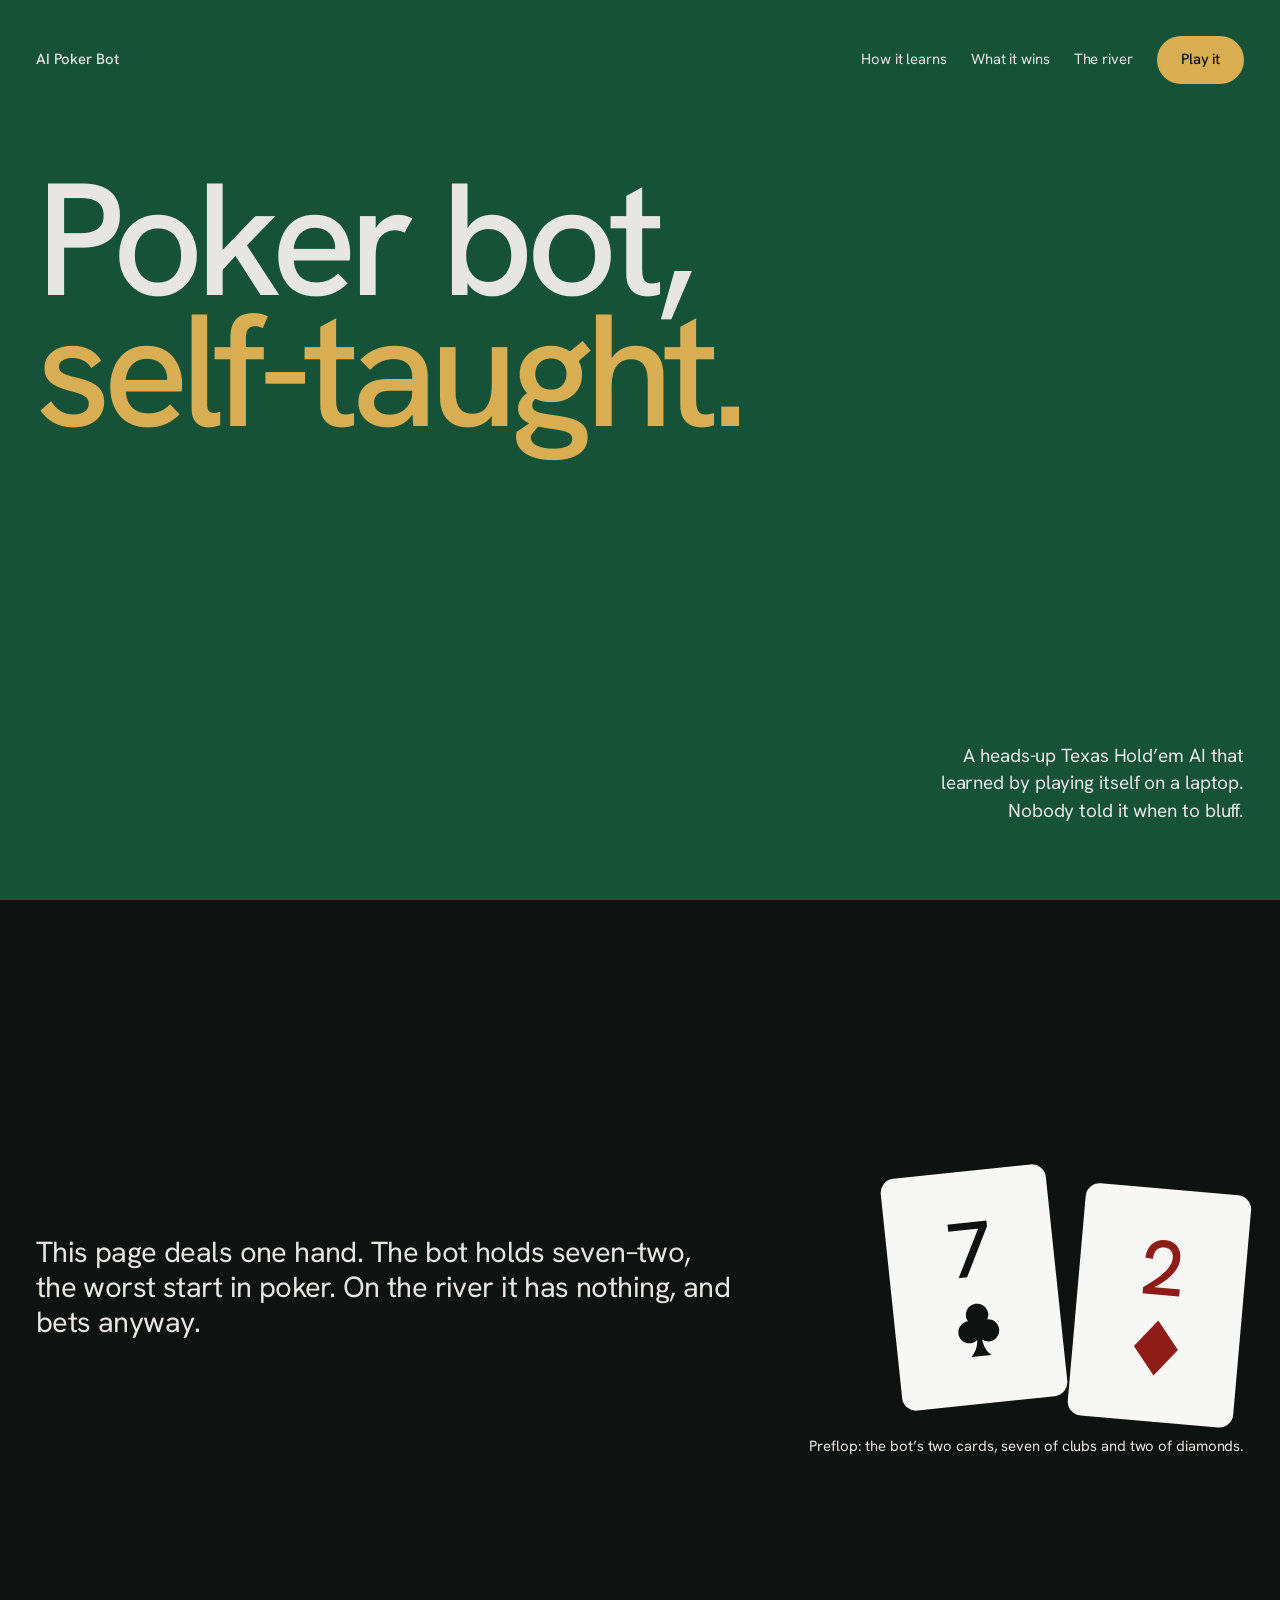
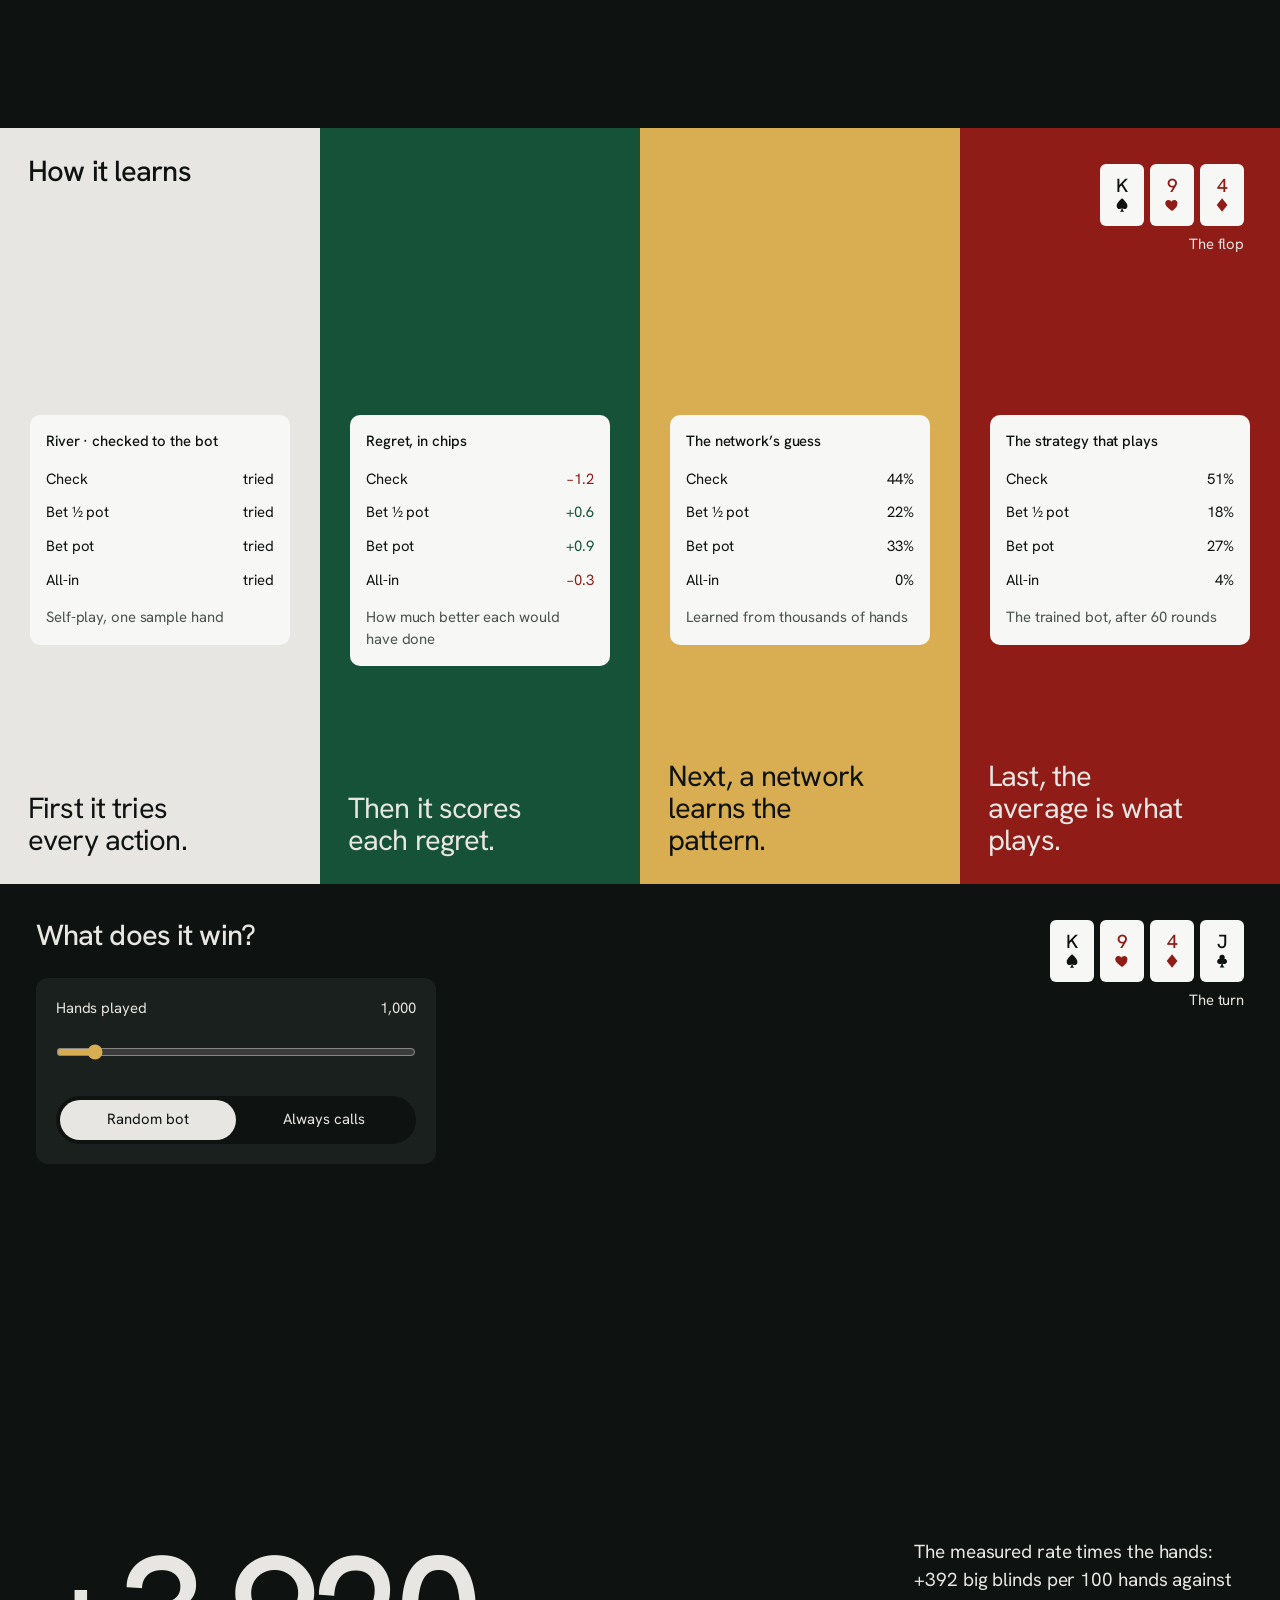
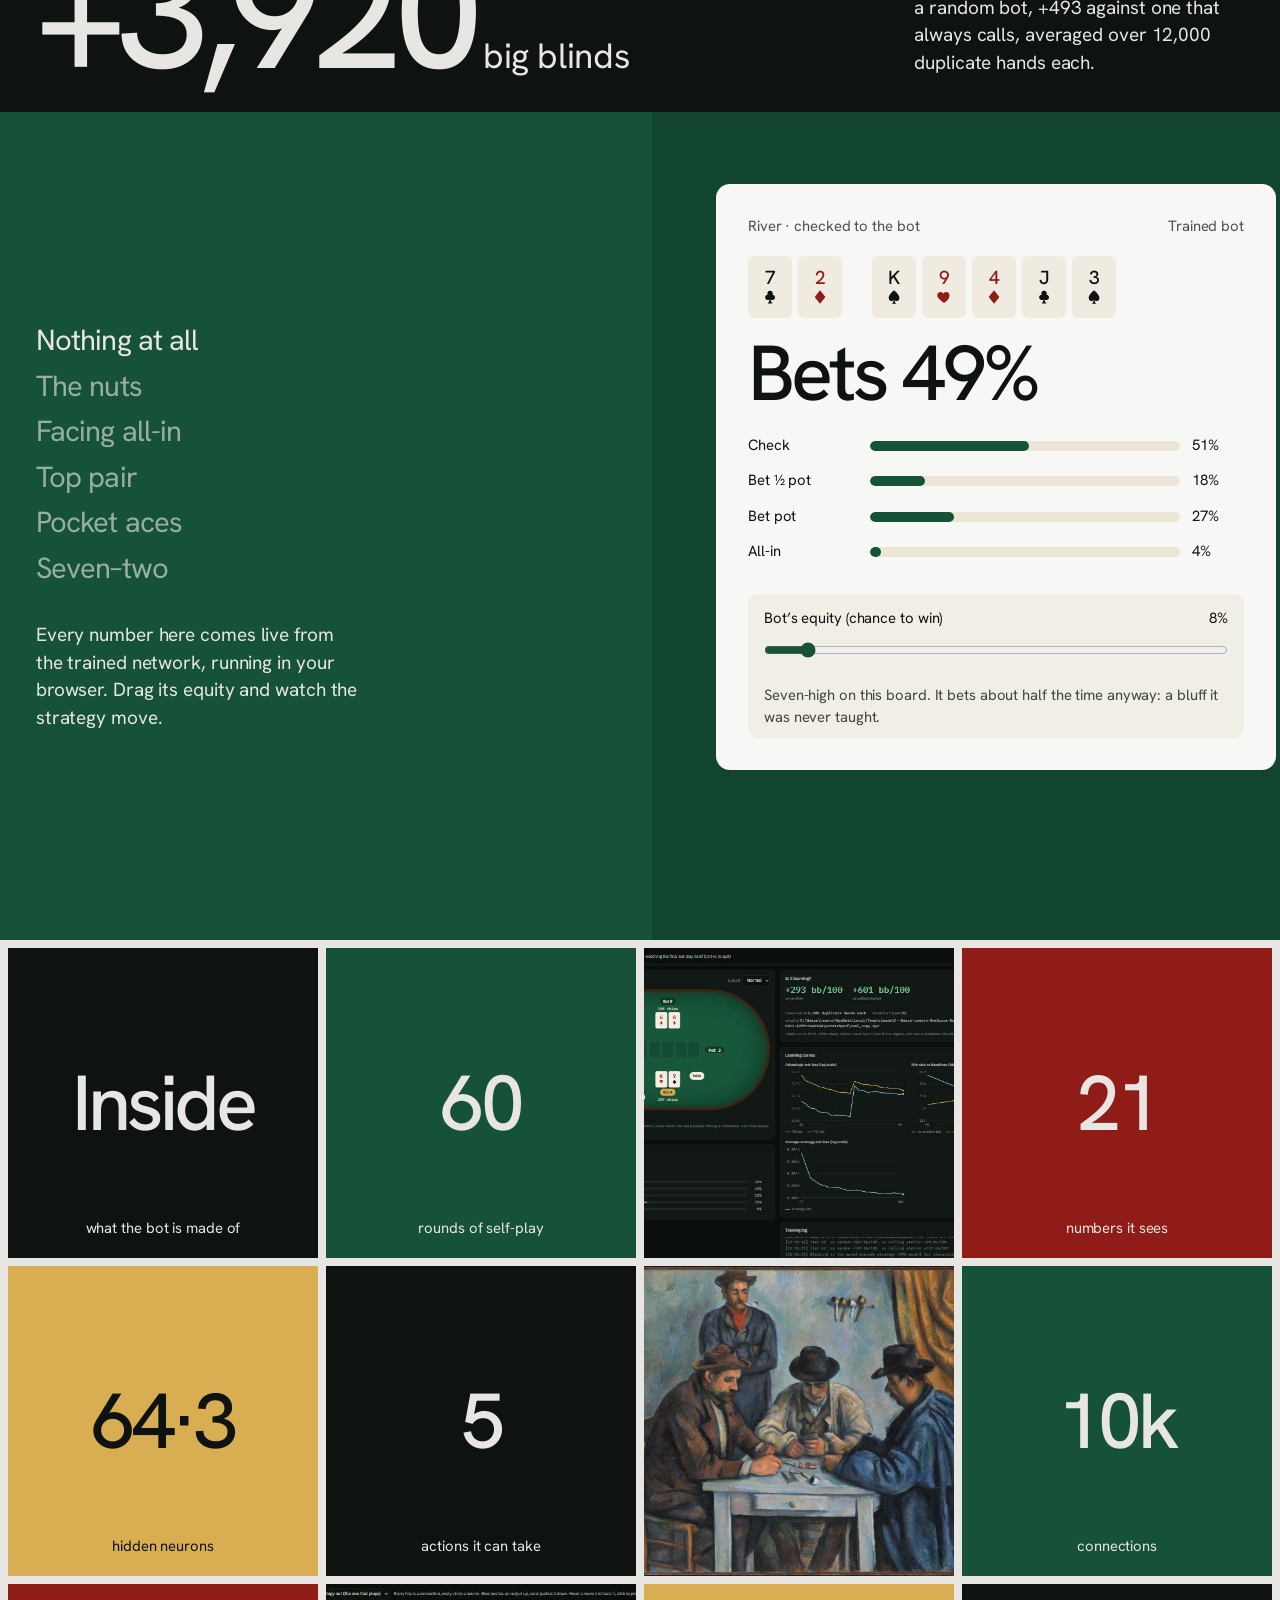
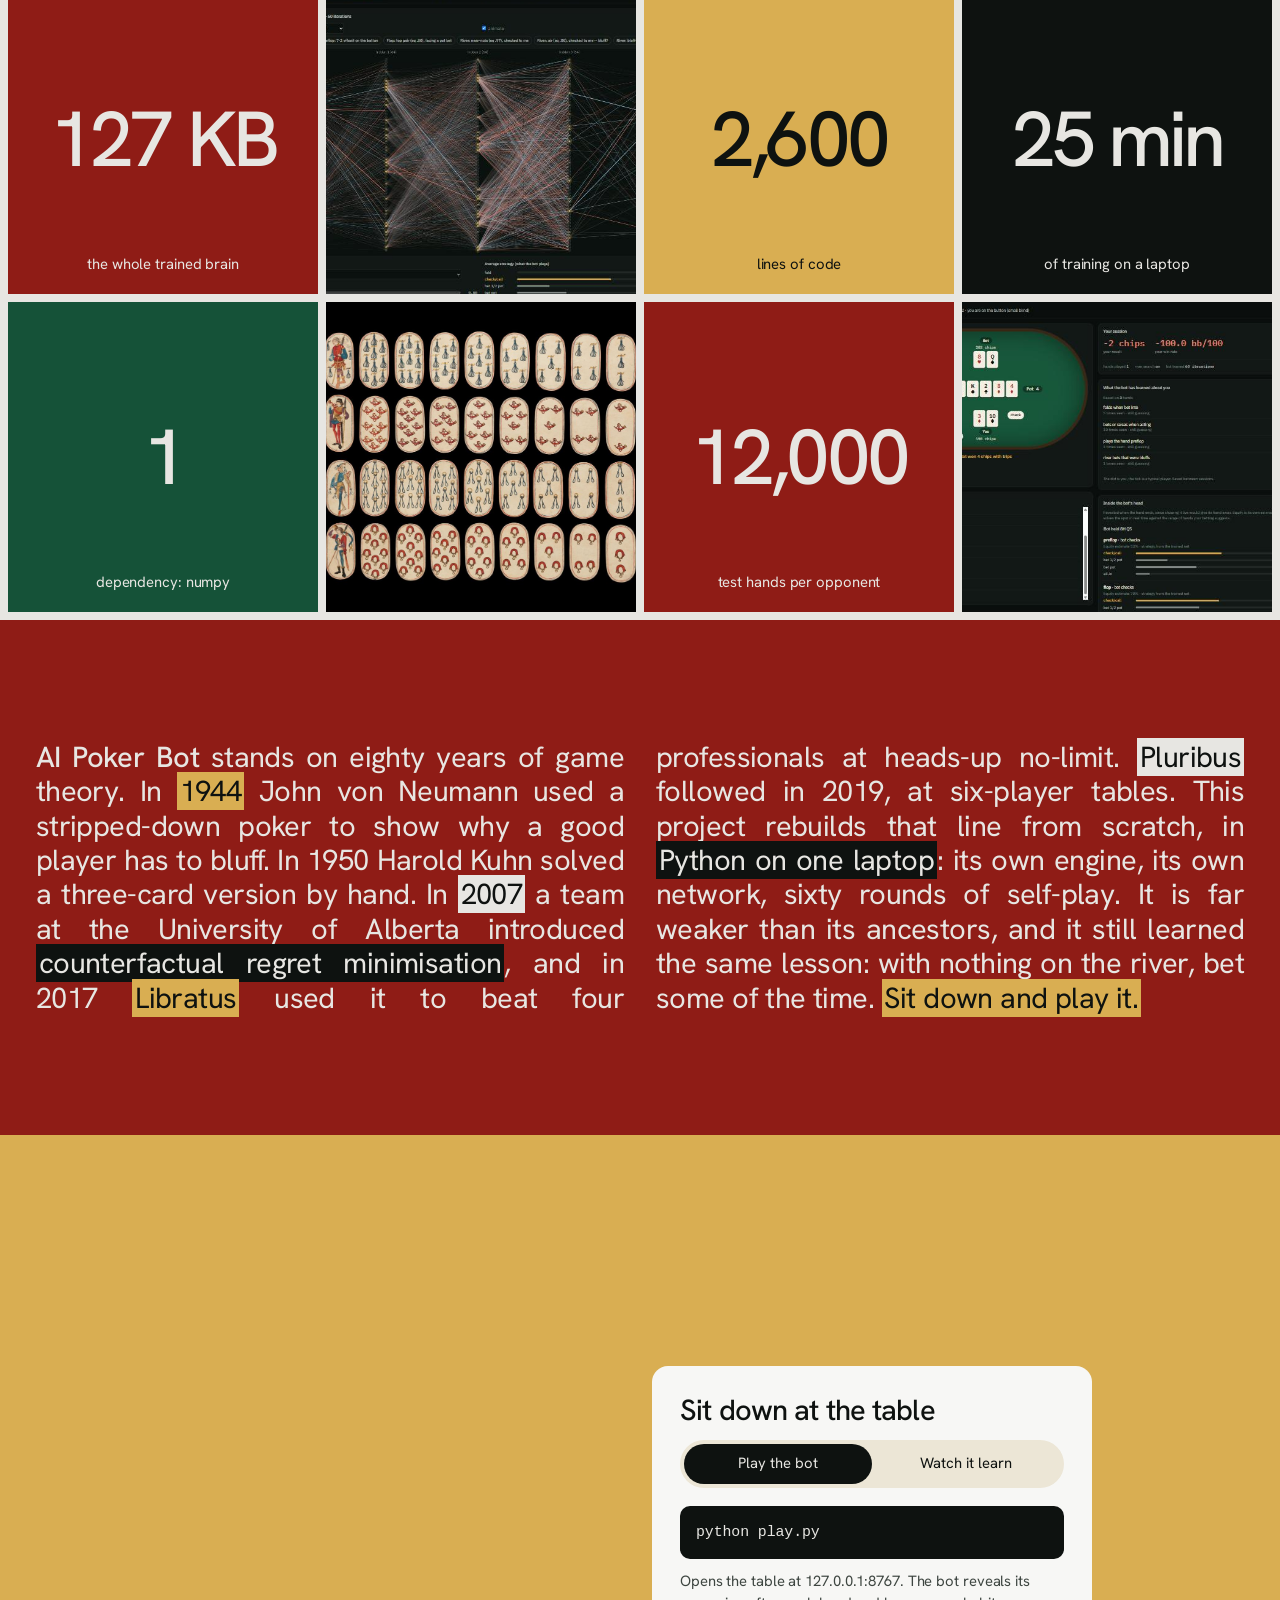
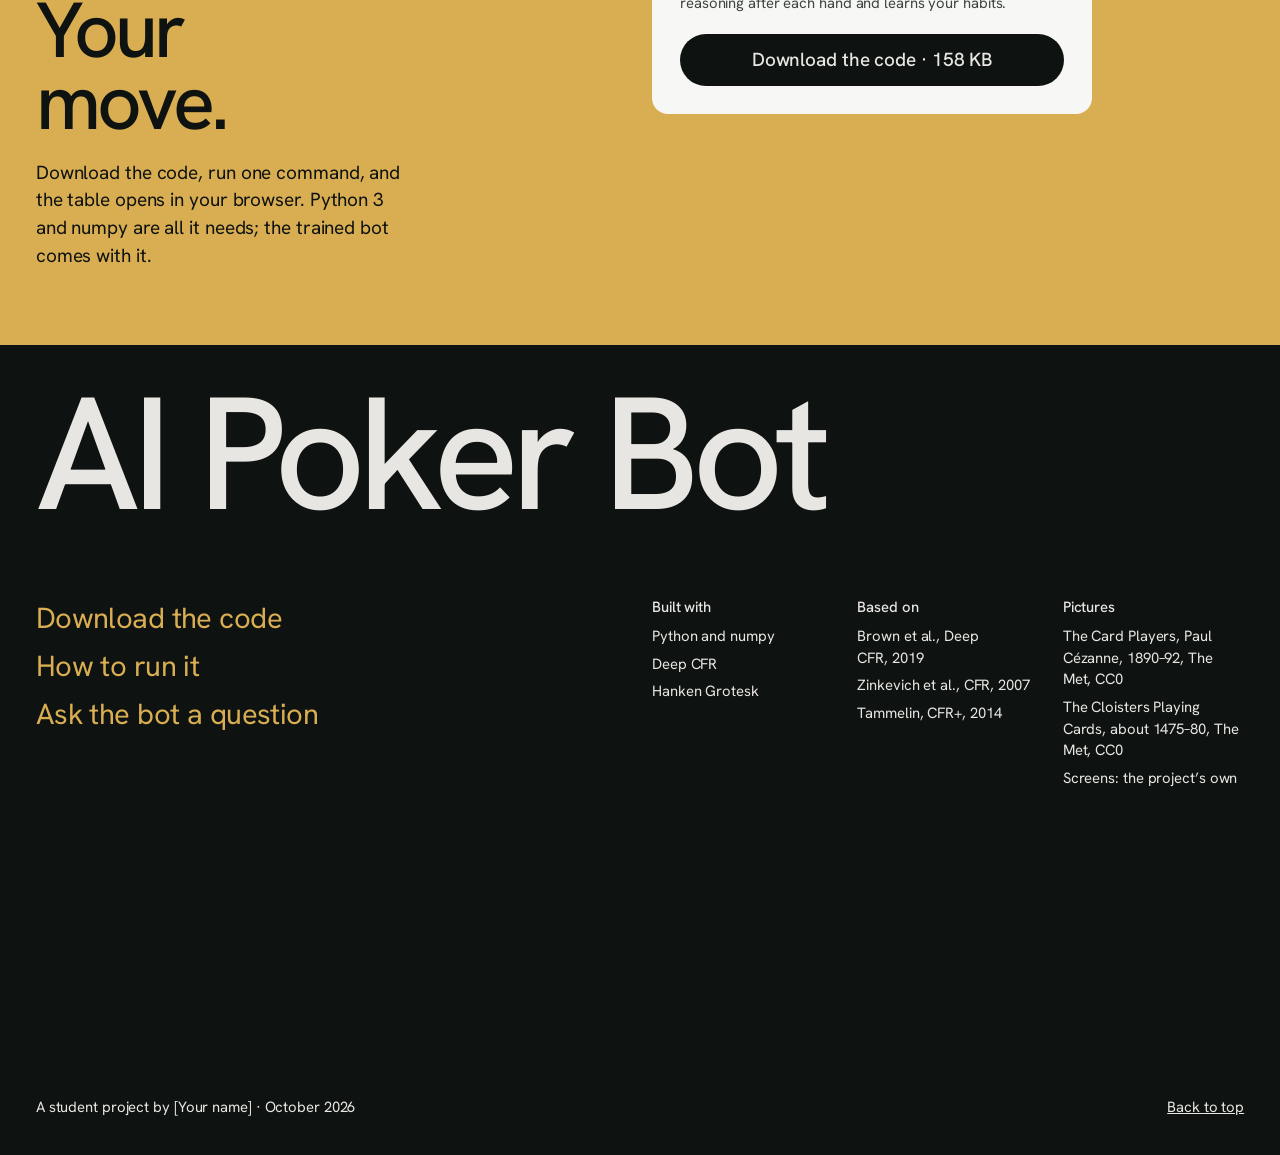
==== showcase/index.html @ b2a0ade1 "AI Poker Bot: heads-up no-limit Hold'em learned from self-play Deep CFR poker bot built from scratch" ====
<!doctype html>
<html lang="en">
<head>
<meta charset="utf-8">
<meta name="viewport" content="width=device-width, initial-scale=1">
<title>AI Poker Bot · a self-taught Texas Hold’em player</title>
<meta name="description" content="A heads-up no-limit Texas Hold’em AI that learned by playing itself on a laptop, with Deep CFR. It taught itself to bluff.">
<link rel="preconnect" href="https://fonts.googleapis.com">
<link rel="preconnect" href="https://fonts.gstatic.com" crossorigin>
<link href="https://fonts.googleapis.com/css2?family=Hanken+Grotesk:wght@400;500&display=swap" rel="stylesheet">
<style>
:root {
  --felt: #155238;
  --felt-stage: #11452F;
  --black: #0E1210;
  --ivory: #E7E6E2;
  --red: #8F1C16;
  --brass: #D9AE52;
  --paper: #F7F7F5;
  --step-small: clamp(0.875rem, 0.85rem + 0.1vw, 0.9375rem);
  --step-body: clamp(1.0625rem, 1rem + 0.25vw, 1.1875rem);
  --step-lead: clamp(1.375rem, 1.1rem + 0.9vw, 2.125rem);
  --step-head: clamp(2.5rem, 1.2rem + 4.6vw, 5.5rem);
  --step-display: clamp(3.5rem, 12.5vw, 13rem);
  --m: clamp(16px, 2.8vw, 40px);
  --ease-out: cubic-bezier(0.23, 1, 0.32, 1);
}
* { box-sizing: border-box; margin: 0; }
html { -webkit-font-smoothing: antialiased; scroll-behavior: smooth; }
body { font-family: "Hanken Grotesk", system-ui, sans-serif; font-size: var(--step-body); line-height: 1.45; letter-spacing: -0.005em; background: var(--black); color: var(--ivory); }
a { color: inherit; }
img { display: block; max-width: 100%; }
button, input { font: inherit; color: inherit; }
:focus-visible { outline: 3px solid var(--brass); outline-offset: 3px; }
.num { font-variant-numeric: tabular-nums; }
.field { position: relative; min-height: 92svh; padding: var(--m); overflow: hidden; }
.f-felt { background: var(--felt); color: var(--ivory); }
.f-black { background: var(--black); color: var(--ivory); }
.f-ivory { background: var(--ivory); color: var(--black); }
.f-red { background: var(--red); color: var(--ivory); }
.f-brass { background: var(--brass); color: var(--black); }
h1, h2, h3 { font-weight: 500; letter-spacing: -0.05em; line-height: 0.9; text-wrap: balance; }
p { text-wrap: pretty; }

.btn { display: inline-flex; align-items: center; justify-content: center; min-height: 48px; padding: 0 24px; border: 0; border-radius: 999px;
  background: var(--brass); color: var(--black); font-weight: 500; text-decoration: none; cursor: pointer;
  transition: transform 160ms var(--ease-out), background-color 160ms var(--ease-out); }
.btn:hover { background: #E7C06A; }
.btn:active { transform: scale(0.97); }
.btn.dark { background: var(--black); color: var(--ivory); }
.btn.dark:hover { background: #26302B; }

.pc { width: 44px; height: 62px; border-radius: 6px; background: var(--paper); color: var(--black); display: inline-flex; flex-direction: column;
  align-items: center; justify-content: center; gap: 2px; line-height: 1; font-weight: 500; font-size: var(--step-body); }
.pc .s { width: 0.85em; height: 0.85em; fill: currentColor; }
.pc.red { color: var(--red); }
.pc.big { width: clamp(120px, 13vw, 190px); height: clamp(168px, 18.2vw, 266px); border-radius: 14px; font-size: var(--step-head); gap: 8px; }
.board { position: absolute; top: var(--m); right: var(--m); display: flex; flex-direction: column; align-items: flex-end; gap: 8px; z-index: 1; }
.board .cards { display: flex; gap: 6px; }
.board p { font-size: var(--step-small); }

/* hero */
.hero { min-height: 100svh; display: grid; grid-template-rows: auto 1fr auto; }
.nav { display: flex; align-items: center; justify-content: space-between; gap: 24px; font-size: var(--step-small); }
.nav .links { display: flex; align-items: center; gap: 24px; }
.nav .links a { text-decoration: none; }
.nav .links a:not(.btn):hover { text-decoration: underline; text-underline-offset: 4px; }
.hero h1 { font-size: var(--step-display); line-height: 0.82; letter-spacing: -0.05em; margin-top: 10svh; }
.lines .line { display: block; overflow: hidden; padding-bottom: 0.2em; margin-bottom: -0.2em; }
.lines [data-line] { display: block; }
.hero .l2 { color: var(--brass); }
.hero .support { justify-self: end; max-width: 30ch; font-size: var(--step-body); text-align: right; margin-bottom: 40px; }

/* preflop */
.preflop { display: grid; grid-template-columns: repeat(12, 1fr); column-gap: 24px; align-items: center; align-content: center; }
.preflop .statement { grid-column: 1 / span 7; font-size: var(--step-lead); line-height: 1.2; letter-spacing: -0.02em; }
.preflop .hand { grid-column: 8 / span 5; display: flex; gap: 20px; justify-content: flex-end; }
.preflop .hand .pc:nth-child(1) { transform: rotate(-6deg); }
.preflop .hand .pc:nth-child(2) { transform: rotate(5deg) translateY(18px); }
.preflop .caption { grid-column: 8 / span 5; text-align: right; font-size: var(--step-small); margin-top: 32px; }

/* flop: how it learns */
.strip { display: grid; grid-template-columns: repeat(4, 1fr); }
.strip .col { position: relative; min-height: 84svh; padding: 28px; display: flex; flex-direction: column; }
.strip h2 { font-size: var(--step-lead); letter-spacing: -0.03em; line-height: 1.05; }
.strip .card-wrap { position: absolute; top: 38%; left: 50%; transform: translateX(-50%); transition: transform 150ms var(--ease-out); }
.strip .col:hover .card-wrap { transform: translateX(-50%) translateY(-6px); }
.strip .clause { margin-top: auto; font-size: var(--step-lead); line-height: 1.1; letter-spacing: -0.03em; max-width: 13ch; }
.dcard { width: 260px; background: var(--paper); color: var(--black); border-radius: 10px; padding: 16px; font-size: var(--step-small); }
.dcard .t { font-weight: 500; margin-bottom: 10px; }
.dcard .row { display: flex; justify-content: space-between; padding: 6px 0; font-variant-numeric: tabular-nums; }
.dcard .sub { margin-top: 10px; color: #4A524D; }
.pos { color: #155238; } .neg { color: var(--red); }

/* turn: what it wins */
.wins { display: flex; flex-direction: column; justify-content: space-between; min-height: 92svh; }
.wins h2 { font-size: var(--step-lead); letter-spacing: -0.03em; line-height: 1.05; }
.control { width: min(400px, 100%); margin-top: 28px; background: #1A201D; border-radius: 12px; padding: 20px; }
.control label { display: flex; justify-content: space-between; font-size: var(--step-small); margin-bottom: 10px; }
.control input[type=range] { width: 100%; accent-color: var(--brass); height: 44px; }
.seg { display: flex; background: #0E1210; border-radius: 999px; padding: 4px; margin-top: 14px; }
.seg button { flex: 1; min-height: 40px; border: 0; border-radius: 999px; background: transparent; cursor: pointer; font-size: var(--step-small); transition: background-color 160ms var(--ease-out); }
.seg button[aria-pressed=true] { background: var(--ivory); color: var(--black); }
.wins .bottom { display: flex; justify-content: space-between; align-items: flex-end; gap: 32px; flex-wrap: wrap; }
.figure { font-size: var(--step-display); line-height: 0.8; letter-spacing: -0.05em; font-weight: 500; font-variant-numeric: tabular-nums; }
.figure small { font-size: 0.22em; letter-spacing: -0.01em; margin-left: 0.2em; font-weight: 400; }
.wins .how { max-width: 30ch; }

/* river */
.river { display: grid; grid-template-columns: repeat(12, 1fr); column-gap: 24px; padding: 0; min-height: 92svh; }
.river .names { grid-column: 1 / span 5; padding: calc(var(--m) * 2) var(--m); display: flex; flex-direction: column; justify-content: center; gap: 4px; }
.river .names button { text-align: left; background: none; border: 0; cursor: pointer; font-size: var(--step-lead); line-height: 1.15; letter-spacing: -0.03em;
  color: rgba(231, 230, 226, 0.62); padding: 4px 0; transition: color 160ms var(--ease-out), transform 160ms var(--ease-out); }
.river .names button:hover { color: var(--ivory); transform: translateX(6px); }
.river .names button[aria-pressed=true] { color: var(--ivory); }
.river .names p { max-width: 34ch; margin-top: 28px; }
.river .stage { grid-column: 7 / span 6; background: var(--felt-stage); position: relative; overflow: hidden; min-height: 92svh; }
.sheet { position: absolute; top: 72px; left: 64px; width: 560px; background: var(--paper); color: var(--black); border-radius: 14px; padding: 32px;
  transition: opacity 200ms var(--ease-out); }
.sheet .head { display: flex; justify-content: space-between; gap: 16px; font-size: var(--step-small); color: #4A524D; }
.sheet .cards { display: flex; gap: 6px; margin: 18px 0; align-items: center; }
.sheet .cards .gap { width: 18px; }
.sheet .pc { background: #EFEBE1; }
.sheet .verdict { font-size: var(--step-head); letter-spacing: -0.05em; line-height: 0.95; font-weight: 500; margin: 6px 0 18px; font-variant-numeric: tabular-nums; }
.sheet .act { display: grid; grid-template-columns: 110px 1fr 52px; gap: 12px; align-items: center; padding: 7px 0; font-size: var(--step-small); font-variant-numeric: tabular-nums; }
.sheet .act .bar { height: 10px; background: #ECE6D6; border-radius: 999px; overflow: hidden; }
.sheet .act .bar i { display: block; height: 100%; background: var(--felt); border-radius: 999px; transition: width 220ms var(--ease-out); }
.sheet .act.off { color: #9AA19C; }
.sheet .eq { margin-top: 24px; padding: 14px 16px 10px; background: #F1EEE6; border-radius: 10px; }
.sheet .eq label { display: flex; justify-content: space-between; font-size: var(--step-small); }
.sheet .eq input { width: 100%; height: 40px; accent-color: var(--felt); }
.sheet .note { font-size: var(--step-small); color: #3E4641; margin-top: 8px; }

/* showdown: gallery */
.gallery { padding: 8px; min-height: auto; }
.tiles { display: grid; grid-template-columns: repeat(4, 1fr); gap: 8px; }
.tile { aspect-ratio: 1; position: relative; display: flex; align-items: center; justify-content: center; overflow: hidden; }
.tile .big { font-size: var(--step-head); letter-spacing: -0.05em; line-height: 1; font-weight: 500; font-variant-numeric: tabular-nums; }
.tile .cap { position: absolute; bottom: 18px; left: 0; right: 0; text-align: center; font-size: var(--step-small); padding: 0 12px; }
.tile img { width: 100%; height: 100%; object-fit: cover; }
.t-black { background: var(--black); color: var(--ivory); } .t-felt { background: var(--felt); color: var(--ivory); }
.t-red { background: var(--red); color: var(--ivory); } .t-brass { background: var(--brass); color: var(--black); }
.t-pic { background: var(--black); }

/* history */
.history { padding: 120px var(--m); min-height: auto; }
.history .story { columns: 2; column-gap: 32px; font-size: var(--step-lead); line-height: 1.18; letter-spacing: -0.02em; text-align: justify; hyphens: auto; }
.hl { box-decoration-break: clone; -webkit-box-decoration-break: clone; padding: 0 0.1em; }
.hl-b { background: var(--brass); color: var(--black); } .hl-i { background: var(--ivory); color: var(--black); } .hl-k { background: var(--black); color: var(--ivory); }
.history a.hl { text-decoration: none; }
.history a.hl:hover { background: var(--ivory); }

/* your move */
.move { display: grid; grid-template-columns: repeat(12, 1fr); column-gap: 24px; min-height: 90svh; }
.move .close { grid-column: 1 / span 5; align-self: end; padding-bottom: 40px; }
.move h2 { font-size: var(--step-head); line-height: 0.92; }
.move .close p { margin-top: 20px; max-width: 34ch; }
.dialog { grid-column: 7 / span 5; align-self: center; width: min(440px, 100%); background: var(--paper); color: var(--black); border-radius: 16px; padding: 28px; }
.dialog h3 { font-size: var(--step-lead); letter-spacing: -0.03em; line-height: 1.1; }
.dialog .seg { background: #ECE6D6; }
.dialog .seg button[aria-pressed=true] { background: var(--black); color: var(--ivory); }
.dialog pre { margin-top: 18px; background: var(--black); color: var(--ivory); border-radius: 10px; padding: 16px; font-size: var(--step-small); overflow-x: auto; }
.dialog .hint { font-size: var(--step-small); color: #3E4641; margin: 12px 0 20px; }
.dialog .btn { width: 100%; min-height: 52px; }

/* footer */
.foot { padding: var(--m); min-height: 90svh; display: flex; flex-direction: column; }
.foot .name { font-size: var(--step-display); line-height: 0.9; letter-spacing: -0.05em; font-weight: 500; white-space: nowrap; }
.foot .row { display: grid; grid-template-columns: repeat(12, 1fr); column-gap: 24px; margin-top: 72px; }
.foot .places { grid-column: 1 / span 5; display: flex; flex-direction: column; gap: 6px; }
.foot .places a { font-size: var(--step-lead); color: var(--brass); text-decoration: none; letter-spacing: -0.02em; }
.foot .places a:hover { text-decoration: underline; text-underline-offset: 6px; }
.foot .cols { grid-column: 7 / span 6; display: grid; grid-template-columns: repeat(3, 1fr); gap: 24px; font-size: var(--step-small); }
.foot .cols p { margin-bottom: 6px; }
.foot .cols b { font-weight: 500; display: block; margin-bottom: 8px; }
.foot .legal { margin-top: auto; padding-top: 96px; display: flex; justify-content: space-between; font-size: var(--step-small); }

/* motion */
@media (prefers-reduced-motion: no-preference) {
  .js .lines [data-line] { transform: translateY(105%); animation: line-up 900ms var(--ease-out) forwards; animation-delay: calc(var(--i) * 110ms + 150ms); }
  .js .hero .support, .js .hero .nav { opacity: 0; animation: fade-up 700ms var(--ease-out) 600ms forwards; }
  .js [data-reveal] { opacity: 0; transform: translateY(24px); transition: opacity 700ms var(--ease-out), transform 700ms var(--ease-out); transition-delay: calc(var(--d, 0) * 80ms); }
  .js [data-reveal].in { opacity: 1; transform: none; }
  .js .deal .pc { opacity: 0; transform: translateY(-28px) rotate(-8deg); transition: opacity 500ms var(--ease-out), transform 500ms var(--ease-out); transition-delay: calc(var(--k, 0) * 90ms + 200ms); }
  .js .deal.in .pc { opacity: 1; transform: none; }
  .js .preflop .hand.in .pc:nth-child(1) { transform: rotate(-6deg); }
  .js .preflop .hand.in .pc:nth-child(2) { transform: rotate(5deg) translateY(18px); }
  .tile img { animation: drift 14s ease-in-out infinite alternate; }
}
@media (prefers-reduced-motion: reduce) { * { transition: none !important; animation: none !important; } }
@keyframes line-up { to { transform: none; } }
@keyframes fade-up { from { opacity: 0; transform: translateY(12px); } to { opacity: 1; transform: none; } }
@keyframes drift { from { transform: scale(1); } to { transform: scale(1.07); } }

@media (max-width: 1100px) and (min-width: 761px) { .strip { grid-template-columns: repeat(2, 1fr); } }

/* phone */
@media (max-width: 760px) {
  .nav .links a:not(.btn) { display: none; }
  .hero h1 { margin-top: 16svh; font-size: 15.5vw; }
  .hero .support { justify-self: start; text-align: left; margin-bottom: 24px; }
  .preflop { display: flex; flex-direction: column; align-items: flex-start; gap: 40px; padding-top: 96px; }
  .preflop .hand { justify-content: flex-start; }
  .preflop .caption { text-align: left; margin-top: 0; }
  .strip { grid-template-columns: 1fr; }
  .strip .col { min-height: 64svh; padding: 20px; }
  .strip .card-wrap { position: static; transform: none; margin-top: 32px; }
  .strip .col:hover .card-wrap { transform: none; }
  .strip .clause { margin-top: 24px; order: -1; }
  .strip h2 { order: -2; margin-bottom: 8px; }
  .wins { min-height: 84svh; padding-top: 112px; }
  .wins .bottom { flex-direction: column; align-items: flex-start; }
  .river { display: block; }
  .river .names { padding: 112px 16px 24px; flex-direction: row; flex-wrap: wrap; gap: 4px 20px; justify-content: flex-start; }
  .river .names button { white-space: nowrap; }
  .river .names p { display: none; }
  .river .stage { min-height: 82svh; }
  .sheet { left: 16px; top: 24px; width: calc(100% - 32px); max-width: 560px; padding: 22px; }
  .tiles { grid-template-columns: repeat(2, 1fr); gap: 6px; }
  .history { padding: 96px 18px; }
  .history .story { columns: 1; line-height: 1.25; text-align: left; }
  .move { display: flex; flex-direction: column; justify-content: space-between; gap: 40px; min-height: 84svh; }
  .move .close { padding-bottom: 0; }
  .dialog { width: 100%; }
  .foot .row { display: flex; flex-direction: column; gap: 40px; margin-top: 48px; }
  .foot .cols { grid-template-columns: 1fr 1fr; }
  .foot .legal { padding-top: 64px; }
}
</style>
</head>
<body>
<svg width="0" height="0" style="position:absolute" aria-hidden="true">
  <symbol id="spade" viewBox="0 0 24 24"><path d="M12 2s-8 6.3-8 11.2C4 16 6 18 8.4 18c1.3 0 2.4-.5 3-1.2-.2 2-1 3.6-2.6 5.2h6.4c-1.6-1.6-2.4-3.2-2.6-5.2.6.7 1.7 1.2 3 1.2C18 18 20 16 20 13.2 20 8.3 12 2 12 2z"/></symbol>
  <symbol id="heart" viewBox="0 0 24 24"><path d="M12 21s-7.6-4.6-9.6-9.3C.9 8.3 3 4.5 6.7 4.5c2.2 0 3.6 1.2 4.3 2.5.7-1.3 2.1-2.5 4.3-2.5 3.7 0 5.8 3.8 4.3 7.2C19.6 16.4 12 21 12 21z"/></symbol>
  <symbol id="diamond" viewBox="0 0 24 24"><path d="M12 2l8 10-8 10-8-10z"/></symbol>
  <symbol id="club" viewBox="0 0 24 24"><path d="M12 2.5a4 4 0 0 1 3.5 6 4 4 0 1 1-2.6 7.1c.2 2.4 1 4.2 2.7 5.9H8.4c1.7-1.7 2.5-3.5 2.7-5.9a4 4 0 1 1-2.6-7.1 4 4 0 0 1 3.5-6z"/></symbol>
</svg>

<header class="field f-felt hero" id="top">
  <nav class="nav" aria-label="Main">
    <a href="#top" style="text-decoration:none;font-weight:500">AI Poker Bot</a>
    <div class="links">
      <a href="#learn">How it learns</a>
      <a href="#wins">What it wins</a>
      <a href="#river">The river</a>
      <a class="btn" href="#play">Play it</a>
    </div>
  </nav>
  <h1 class="lines">
    <span class="line"><span data-line style="--i:0">Poker bot,</span></span>
    <span class="line"><span data-line style="--i:1" class="l2">self-taught.</span></span>
  </h1>
  <p class="support">A heads-up Texas Hold’em AI that learned by playing itself on a laptop. Nobody told it when to bluff.</p>
</header>

<section class="field f-black preflop" aria-label="Preflop">
  <p class="statement" data-reveal>This page deals one hand. The bot holds seven–two, the worst start in poker. On the river it has nothing, and bets anyway.</p>
  <div class="hand deal" data-reveal>
    <div class="pc big" style="--k:0"><span>7</span><svg class="s" role="img" aria-label="clubs"><use href="#club"/></svg></div>
    <div class="pc big red" style="--k:1"><span>2</span><svg class="s" role="img" aria-label="diamonds"><use href="#diamond"/></svg></div>
  </div>
  <p class="caption" data-reveal style="--d:2">Preflop: the bot’s two cards, seven of clubs and two of diamonds.</p>
</section>

<section class="strip" id="learn" aria-label="The flop: how it learns">
  <div class="col f-ivory">
    <h2 data-reveal>How it learns</h2>
    <div class="card-wrap">
      <div class="dcard" data-ui data-reveal style="--d:1">
        <p class="t">River · checked to the bot</p>
        <div class="row"><span>Check</span><span>tried</span></div>
        <div class="row"><span>Bet ½ pot</span><span>tried</span></div>
        <div class="row"><span>Bet pot</span><span>tried</span></div>
        <div class="row"><span>All-in</span><span>tried</span></div>
        <p class="sub">Self-play, one sample hand</p>
      </div>
    </div>
    <p class="clause" data-reveal style="--d:2">First it tries every action.</p>
  </div>
  <div class="col f-felt">
    <div class="card-wrap">
      <div class="dcard" data-ui data-reveal style="--d:1">
        <p class="t">Regret, in chips</p>
        <div class="row"><span>Check</span><span class="neg">−1.2</span></div>
        <div class="row"><span>Bet ½ pot</span><span class="pos">+0.6</span></div>
        <div class="row"><span>Bet pot</span><span class="pos">+0.9</span></div>
        <div class="row"><span>All-in</span><span class="neg">−0.3</span></div>
        <p class="sub">How much better each would have done</p>
      </div>
    </div>
    <p class="clause" data-reveal style="--d:2">Then it scores each regret.</p>
  </div>
  <div class="col f-brass">
    <div class="card-wrap">
      <div class="dcard" data-ui data-reveal style="--d:1">
        <p class="t">The network’s guess</p>
        <div class="row"><span>Check</span><span>44%</span></div>
        <div class="row"><span>Bet ½ pot</span><span>22%</span></div>
        <div class="row"><span>Bet pot</span><span>33%</span></div>
        <div class="row"><span>All-in</span><span>0%</span></div>
        <p class="sub">Learned from thousands of hands</p>
      </div>
    </div>
    <p class="clause" data-reveal style="--d:2">Next, a network learns the pattern.</p>
  </div>
  <div class="col f-red">
    <div class="card-wrap">
      <div class="dcard" data-ui data-reveal style="--d:1">
        <p class="t">The strategy that plays</p>
        <div class="row"><span>Check</span><span>51%</span></div>
        <div class="row"><span>Bet ½ pot</span><span>18%</span></div>
        <div class="row"><span>Bet pot</span><span>27%</span></div>
        <div class="row"><span>All-in</span><span>4%</span></div>
        <p class="sub">The trained bot, after 60 rounds</p>
      </div>
    </div>
    <p class="clause" data-reveal style="--d:2">Last, the average is what plays.</p>
    <div class="board deal" data-reveal>
      <div class="cards"><div class="pc" style="--k:0"><span>K</span><svg class="s" role="img" aria-label="spades"><use href="#spade"/></svg></div><div class="pc red" style="--k:1"><span>9</span><svg class="s" role="img" aria-label="hearts"><use href="#heart"/></svg></div><div class="pc red" style="--k:2"><span>4</span><svg class="s" role="img" aria-label="diamonds"><use href="#diamond"/></svg></div></div>
      <p>The flop</p>
    </div>
  </div>
</section>

<section class="field f-black wins" id="wins" aria-label="The turn: what it wins">
  <div class="board deal" data-reveal>
    <div class="cards"><div class="pc" style="--k:0"><span>K</span><svg class="s" role="img" aria-label="spades"><use href="#spade"/></svg></div><div class="pc red" style="--k:1"><span>9</span><svg class="s" role="img" aria-label="hearts"><use href="#heart"/></svg></div><div class="pc red" style="--k:2"><span>4</span><svg class="s" role="img" aria-label="diamonds"><use href="#diamond"/></svg></div><div class="pc" style="--k:3"><span>J</span><svg class="s" role="img" aria-label="clubs"><use href="#club"/></svg></div></div>
    <p>The turn</p>
  </div>
  <div>
    <h2 data-reveal>What does it win?</h2>
    <div class="control" data-ui data-reveal style="--d:1">
      <label for="hands"><span>Hands played</span><output id="handsOut" class="num">1,000</output></label>
      <input id="hands" type="range" min="100" max="10000" step="100" value="1000" aria-describedby="howWins">
      <div class="seg" role="group" aria-label="Opponent">
        <button type="button" data-rate="392" aria-pressed="true">Random bot</button>
        <button type="button" data-rate="493" aria-pressed="false">Always calls</button>
      </div>
    </div>
  </div>
  <div class="bottom">
    <p class="figure" data-reveal><span id="figure">+3,920</span><small>big blinds</small></p>
    <p class="how" id="howWins" data-reveal style="--d:1">The measured rate times the hands: +392 big blinds per 100 hands against a random bot, +493 against one that always calls, averaged over 12,000 duplicate hands each.</p>
  </div>
</section>

<section class="field f-felt river" id="river" aria-label="The river: what the bot does">
  <div class="names" role="group" aria-label="Situations">
    <button type="button" data-spot="air" aria-pressed="true">Nothing at all</button>
    <button type="button" data-spot="nuts" aria-pressed="false">The nuts</button>
    <button type="button" data-spot="allin" aria-pressed="false">Facing all-in</button>
    <button type="button" data-spot="toppair" aria-pressed="false">Top pair</button>
    <button type="button" data-spot="aces" aria-pressed="false">Pocket aces</button>
    <button type="button" data-spot="seventwo" aria-pressed="false">Seven–two</button>
    <p>Every number here comes live from the trained network, running in your browser. Drag its equity and watch the strategy move.</p>
  </div>
  <div class="stage">
    <div class="sheet" id="sheet" data-ui aria-live="polite">
      <div class="head"><span id="sStreet">River · checked to the bot</span><span>Trained bot</span></div>
      <div class="cards" id="sCards"><div class="pc"><span>7</span><svg class="s" role="img" aria-label="clubs"><use href="#club"/></svg></div><div class="pc red"><span>2</span><svg class="s" role="img" aria-label="diamonds"><use href="#diamond"/></svg></div><span class="gap"></span><div class="pc"><span>K</span><svg class="s" role="img" aria-label="spades"><use href="#spade"/></svg></div><div class="pc red"><span>9</span><svg class="s" role="img" aria-label="hearts"><use href="#heart"/></svg></div><div class="pc red"><span>4</span><svg class="s" role="img" aria-label="diamonds"><use href="#diamond"/></svg></div><div class="pc"><span>J</span><svg class="s" role="img" aria-label="clubs"><use href="#club"/></svg></div><div class="pc"><span>3</span><svg class="s" role="img" aria-label="spades"><use href="#spade"/></svg></div></div>
      <p class="verdict" id="sVerdict">Bets 49%</p>
      <div id="sActs">
        <div class="act"><span>Check</span><span class="bar"><i style="width:51%"></i></span><span>51%</span></div>
        <div class="act"><span>Bet ½ pot</span><span class="bar"><i style="width:18%"></i></span><span>18%</span></div>
        <div class="act"><span>Bet pot</span><span class="bar"><i style="width:27%"></i></span><span>27%</span></div>
        <div class="act"><span>All-in</span><span class="bar"><i style="width:4%"></i></span><span>4%</span></div>
      </div>
      <div class="eq">
        <label for="eq"><span>Bot’s equity (chance to win)</span><output id="eqOut" class="num">8%</output></label>
        <input id="eq" type="range" min="0" max="100" value="8">
        <p class="note" id="sNote">Seven-high on this board. It bets about half the time anyway: a bluff it was never taught.</p>
      </div>
    </div>
  </div>
</section>

<section class="gallery f-ivory" aria-label="Showdown: what is inside">
  <div class="tiles">
    <div class="tile t-black" data-reveal><span class="big">Inside</span><span class="cap">what the bot is made of</span></div>
    <div class="tile t-felt" data-reveal style="--d:1"><span class="big num">60</span><span class="cap">rounds of self-play</span></div>
    <div class="tile t-pic" data-reveal style="--d:2"><img src="assets/screen-training.jpg" alt="The training dashboard: the bot playing itself, its win rate and its learning curves" width="800" height="505" loading="lazy"></div>
    <div class="tile t-red" data-reveal style="--d:3"><span class="big num">21</span><span class="cap">numbers it sees</span></div>
    <div class="tile t-brass" data-reveal><span class="big num">64·3</span><span class="cap">hidden neurons</span></div>
    <div class="tile t-black" data-reveal style="--d:1"><span class="big num">5</span><span class="cap">actions it can take</span></div>
    <div class="tile t-pic" data-reveal style="--d:2"><img src="assets/the-card-players.jpg" alt="Paul Cézanne, The Card Players, 1890–92: three men at a café table playing cards while a fourth watches" width="1400" height="1115" loading="lazy"></div>
    <div class="tile t-felt" data-reveal style="--d:3"><span class="big num">10k</span><span class="cap">connections</span></div>
    <div class="tile t-red" data-reveal><span class="big num">127 KB</span><span class="cap">the whole trained brain</span></div>
    <div class="tile t-pic" data-reveal style="--d:1"><img src="assets/screen-network.jpg" alt="The network explorer: every neuron and connection of the trained network" width="800" height="505" loading="lazy"></div>
    <div class="tile t-brass" data-reveal style="--d:2"><span class="big num">2,600</span><span class="cap">lines of code</span></div>
    <div class="tile t-black" data-reveal style="--d:3"><span class="big num">25 min</span><span class="cap">of training on a laptop</span></div>
    <div class="tile t-felt" data-reveal><span class="big num">1</span><span class="cap">dependency: numpy</span></div>
    <div class="tile t-pic" data-reveal style="--d:1"><img src="assets/the-cloisters-playing-cards.jpg" alt="The Cloisters Playing Cards, about 1475–80: a complete hand-painted deck laid out in four rows" width="1400" height="843" loading="lazy"></div>
    <div class="tile t-red" data-reveal style="--d:2"><span class="big num">12,000</span><span class="cap">test hands per opponent</span></div>
    <div class="tile t-pic" data-reveal style="--d:3"><img src="assets/screen-play.jpg" alt="The play page: a hand against the bot, with its revealed reasoning" width="800" height="505" loading="lazy"></div>
  </div>
</section>

<section class="field f-red history" aria-label="Where it comes from">
  <p class="story" data-reveal><b style="font-weight:500">AI Poker Bot</b> stands on eighty years of game theory. In <span class="hl hl-b">1944</span> John von Neumann used a stripped-down poker to show why a good player has to bluff. In 1950 Harold Kuhn solved a three-card version by hand. In <span class="hl hl-i">2007</span> a team at the University of Alberta introduced <span class="hl hl-k">counterfactual regret minimisation</span>, and in 2017 <span class="hl hl-b">Libratus</span> used it to beat four professionals at heads-up no-limit. <span class="hl hl-i">Pluribus</span> followed in 2019, at six-player tables. This project rebuilds that line from scratch, in <span class="hl hl-k">Python on one laptop</span>: its own engine, its own network, sixty rounds of self-play. It is far weaker than its ancestors, and it still learned the same lesson: with nothing on the river, bet some of the time. <a class="hl hl-b" href="#play">Sit down and play it.</a></p>
</section>

<section class="field f-brass move" id="play" aria-label="Your move">
  <div class="close">
    <h2 class="lines" data-reveal>Your<br>move.</h2>
    <p data-reveal style="--d:1">Download the code, run one command, and the table opens in your browser. Python 3 and numpy are all it needs; the trained bot comes with it.</p>
  </div>
  <div class="dialog" data-ui data-reveal style="--d:2">
    <h3>Sit down at the table</h3>
    <div class="seg" role="group" aria-label="What to run">
      <button type="button" data-cmd="python play.py" data-hint="Opens the table at 127.0.0.1:8767. The bot reveals its reasoning after each hand and learns your habits." aria-pressed="true">Play the bot</button>
      <button type="button" data-cmd="python train_deep_cfr.py" data-hint="Opens the dashboard at 127.0.0.1:8766 and keeps training the saved bot. Watch the network change live." aria-pressed="false">Watch it learn</button>
    </div>
    <pre><code id="cmd">python play.py</code></pre>
    <p class="hint" id="hint">Opens the table at 127.0.0.1:8767. The bot reveals its reasoning after each hand and learns your habits.</p>
    <a class="btn dark" href="../submission/AI_Poker_Bot_Code.zip" download>Download the code · 158 KB</a>
  </div>
</section>

<footer class="f-black foot">
  <p class="name" aria-hidden="true">AI Poker Bot</p>
  <div class="row">
    <div class="places">
      <a href="../submission/AI_Poker_Bot_Code.zip" download>Download the code</a>
      <a href="../README.md">How to run it</a>
      <a href="#river">Ask the bot a question</a>
    </div>
    <div class="cols">
      <div><b>Built with</b><p>Python and numpy</p><p>Deep CFR</p><p>Hanken Grotesk</p></div>
      <div><b>Based on</b><p>Brown et al., Deep CFR, 2019</p><p>Zinkevich et al., CFR, 2007</p><p>Tammelin, CFR+, 2014</p></div>
      <div><b>Pictures</b><p>The Card Players, Paul Cézanne, 1890–92, The Met, CC0</p><p>The Cloisters Playing Cards, about 1475–80, The Met, CC0</p><p>Screens: the project’s own</p></div>
    </div>
  </div>
  <div class="legal"><span>A student project by [Your name] · October 2026</span><a href="#top">Back to top</a></div>
</footer>

<script src="bot.js"></script>
<script>
document.documentElement.classList.add("js");
const $ = s => document.querySelector(s), $$ = s => [...document.querySelectorAll(s)];

const io = new IntersectionObserver(es => es.forEach(e => { if (e.isIntersecting) { e.target.classList.add("in"); io.unobserve(e.target); } }), { threshold: 0.15 });
$$("[data-reveal]").forEach(el => io.observe(el));

const fmt = n => n.toLocaleString("en-US");
let rate = 392;
function updateWins() {
  const hands = +$("#hands").value;
  $("#handsOut").textContent = fmt(hands);
  $("#figure").textContent = "+" + fmt(Math.round(rate * hands / 100));
}
$("#hands").addEventListener("input", updateWins);
$$(".wins .seg button").forEach(b => b.addEventListener("click", () => {
  $$(".wins .seg button").forEach(x => x.setAttribute("aria-pressed", x === b));
  rate = +b.dataset.rate; updateWins();
}));

$$(".dialog .seg button").forEach(b => b.addEventListener("click", () => {
  $$(".dialog .seg button").forEach(x => x.setAttribute("aria-pressed", x === b));
  $("#cmd").textContent = b.dataset.cmd; $("#hint").textContent = b.dataset.hint;
}));

const SUITS = { s: ["spade", "spades"], h: ["heart", "hearts"], d: ["diamond", "diamonds"], c: ["club", "clubs"] };
const card = c => { const [id, name] = SUITS[c.slice(-1)]; return `<div class="pc${/[hd]$/.test(c) ? " red" : ""}"><span>${c.slice(0, -1)}</span><svg class="s" role="img" aria-label="${name}"><use href="#${id}"/></svg></div>`; };
const RIVER = ["Ks", "9h", "4d", "Jc", "3s"];
const SPOTS = {
  air: { street: 3, eq: 0.08, pot: 0.1, odds: 0, my: 0.45, opp: 0.45, inpos: 1, raises: 0, oppr: 0, myr: 1, mask: [0, 1, 1, 1, 1],
    title: "River · checked to the bot", hole: ["7c", "2d"], board: RIVER, note: "Seven-high on this board. It bets about half the time anyway: a bluff it was never taught." },
  nuts: { street: 3, eq: 0.97, pot: 0.1, odds: 0, my: 0.45, opp: 0.45, inpos: 1, raises: 0, oppr: 0, myr: 1, mask: [0, 1, 1, 1, 1],
    title: "River · checked to the bot", hole: ["Qh", "10h"], board: RIVER, note: "A straight, king high. It bets almost every time, and big." },
  allin: { street: 3, eq: 0.55, pot: 0.55, odds: 0.8182, my: 0.45, opp: 0, inpos: 0, raises: 1, oppr: 2, myr: 0, mask: [1, 1, 0, 0, 0],
    title: "River · facing an all-in", hole: ["9c", "8c"], board: RIVER, note: "A pair of nines needs 45% to call and has 55%. It folds anyway: the leak more training should close." },
  toppair: { street: 1, eq: 0.8, pot: 0.06, odds: 0.3333, my: 0.48, opp: 0.46, inpos: 0, raises: 1, oppr: 1, myr: 0, mask: [1, 1, 1, 1, 1],
    title: "Flop · facing a pot-sized bet", hole: ["Kd", "10c"], board: RIVER.slice(0, 3), note: "Top pair. It calls most of the time and raises now and then." },
  aces: { street: 0, eq: 0.854, pot: 0.0075, odds: 0.25, my: 0.4975, opp: 0.495, inpos: 1, raises: 0, oppr: 0, myr: 0, mask: [1, 1, 1, 1, 1],
    title: "Preflop · first to act", hole: ["As", "Ah"], board: [], note: "The best starting hand. It raises most of the time, often all-in." },
  seventwo: { street: 0, eq: 0.3488, pot: 0.0075, odds: 0.25, my: 0.4975, opp: 0.495, inpos: 1, raises: 0, oppr: 0, myr: 0, mask: [1, 1, 1, 1, 1],
    title: "Preflop · first to act", hole: ["7c", "2d"], board: [], note: "The worst starting hand. Folded often, raised almost as often." },
};
const NAMES = ["Fold", "Check", "Bet ½ pot", "Bet pot", "All-in"];

function features(s) {
  const x = new Array(21).fill(0);
  x[s.street] = 1; x[4] = s.eq; x[5 + Math.min(Math.floor(s.eq * 8), 7)] = 1;
  [s.pot, s.odds, s.my, s.opp, s.inpos, s.raises / 3, s.oppr / 4, s.myr / 4].forEach((v, i) => { x[13 + i] = v; });
  return x;
}
function forward(x) {
  let a = x;
  BOT.W.forEach((W, l) => {
    const z = BOT.b[l].map((b, j) => a.reduce((s, ai, i) => s + ai * W[i][j], b));
    a = l < BOT.W.length - 1 ? z.map(v => Math.max(0, v)) : z;
  });
  return a;
}
function policy(s) {
  const out = forward(features(s)).map((v, i) => s.mask[i] ? Math.max(0, v) : 0);
  const t = out.reduce((a, b) => a + b, 0);
  const n = s.mask.reduce((a, b) => a + b, 0);
  return t > 0 ? out.map(v => v / t) : s.mask.map(m => m / n);
}
let spot = SPOTS.air;
function renderSheet() {
  const p = policy(spot), pct = v => Math.round(v * 100) + "%";
  const bets = p[2] + p[3] + p[4];
  let verdict;
  if (spot.odds === 0) verdict = "Bets " + pct(bets);
  else if (p[0] >= Math.max(p[1], bets)) verdict = "Folds " + pct(p[0]);
  else if (p[1] >= bets) verdict = "Calls " + pct(p[1]);
  else verdict = "Raises " + pct(bets);
  $("#sVerdict").textContent = verdict;
  $("#sActs").innerHTML = NAMES.map((name, i) => {
    if (!spot.mask[i]) return "";
    const label = i === 1 && spot.odds > 0 ? "Call" : name;
    return `<div class="act"><span>${label}</span><span class="bar"><i style="width:${(p[i] * 100).toFixed(1)}%"></i></span><span>${pct(p[i])}</span></div>`;
  }).join("");
  $("#eqOut").textContent = Math.round(spot.eq * 100) + "%";
}
function pickSpot(key) {
  spot = { ...SPOTS[key] };
  $$(".river .names button").forEach(b => b.setAttribute("aria-pressed", b.dataset.spot === key));
  const sheet = $("#sheet");
  sheet.style.opacity = 0;
  setTimeout(() => {
    $("#sStreet").textContent = spot.title;
    $("#sCards").innerHTML = spot.hole.map(card).join("") + (spot.board.length ? '<span class="gap"></span>' + spot.board.map(card).join("") : "");
    $("#sNote").textContent = spot.note;
    $("#eq").value = Math.round(spot.eq * 100);
    renderSheet();
    sheet.style.opacity = 1;
  }, 200);
}
if (window.BOT) {
  $$(".river .names button").forEach(b => b.addEventListener("click", () => pickSpot(b.dataset.spot)));
  $("#eq").addEventListener("input", e => { spot.eq = e.target.value / 100; renderSheet(); });
  renderSheet();
}
</script>
</body>
</html>
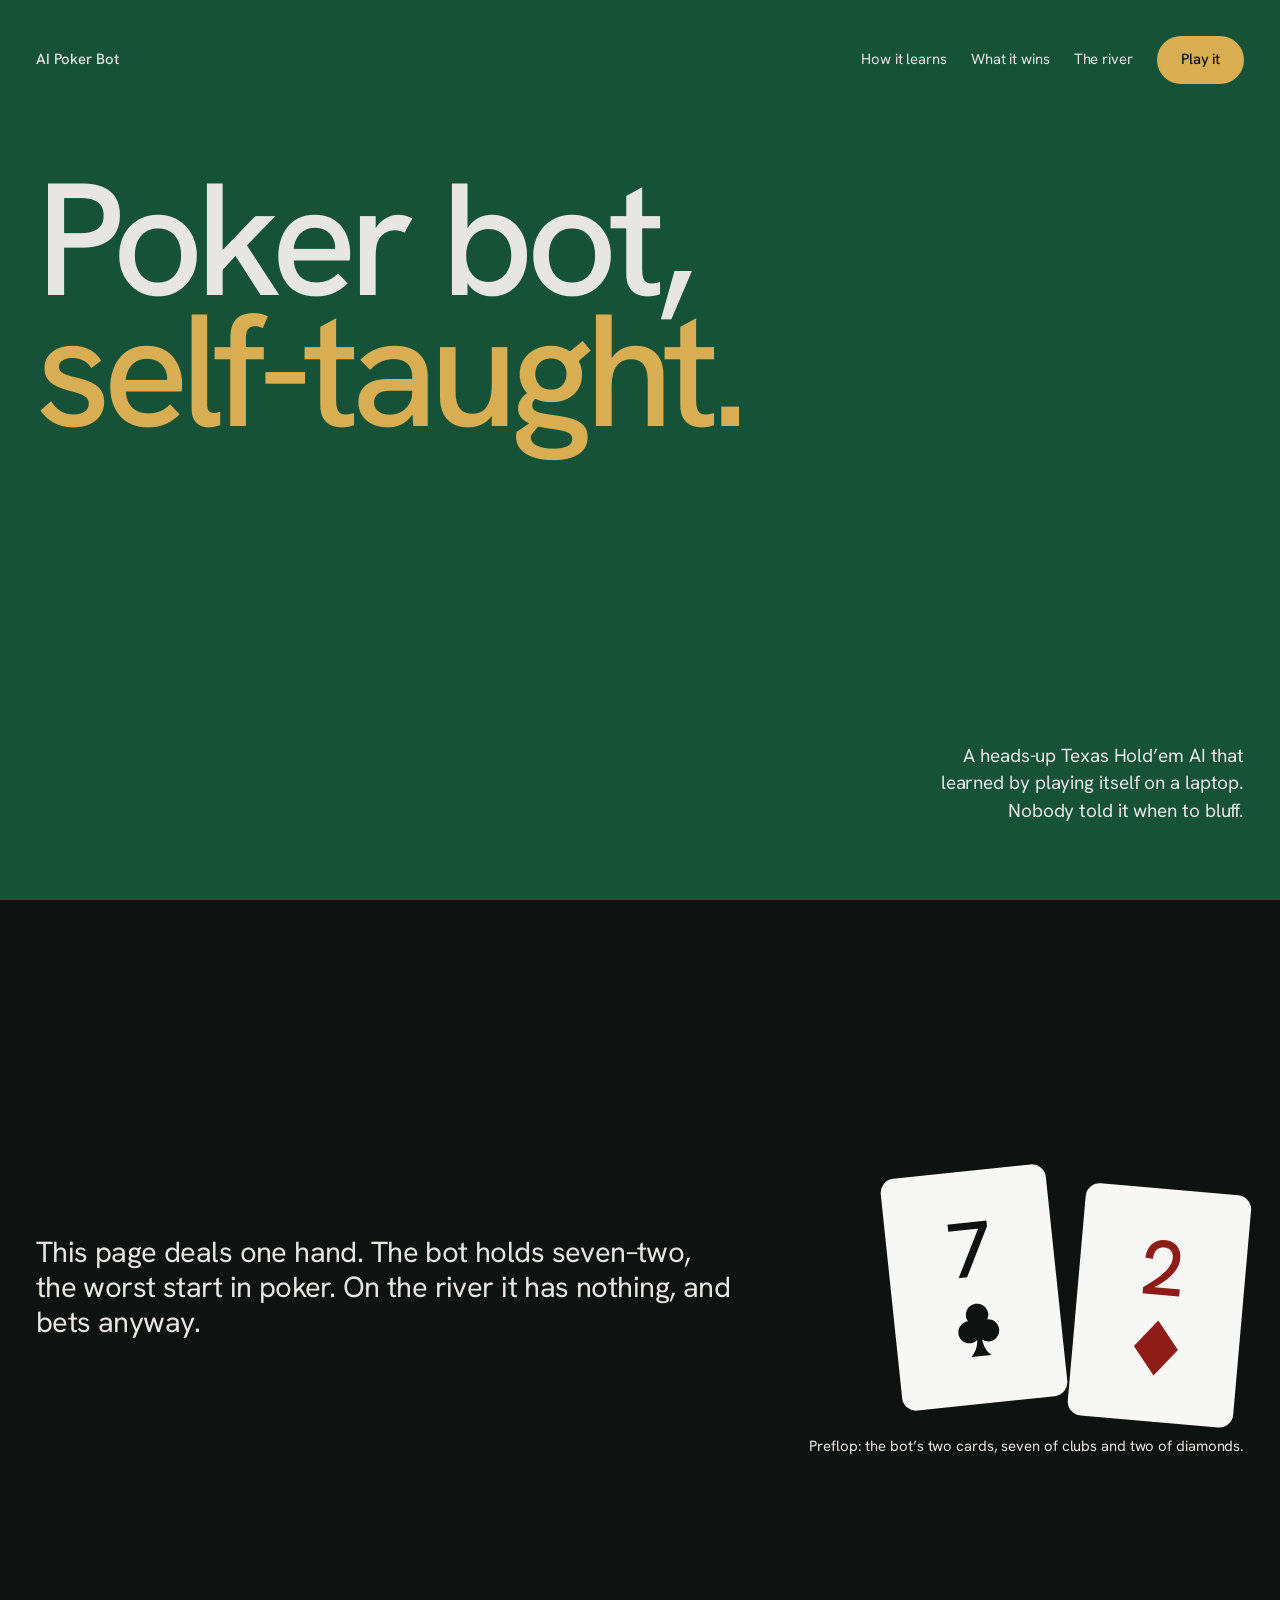
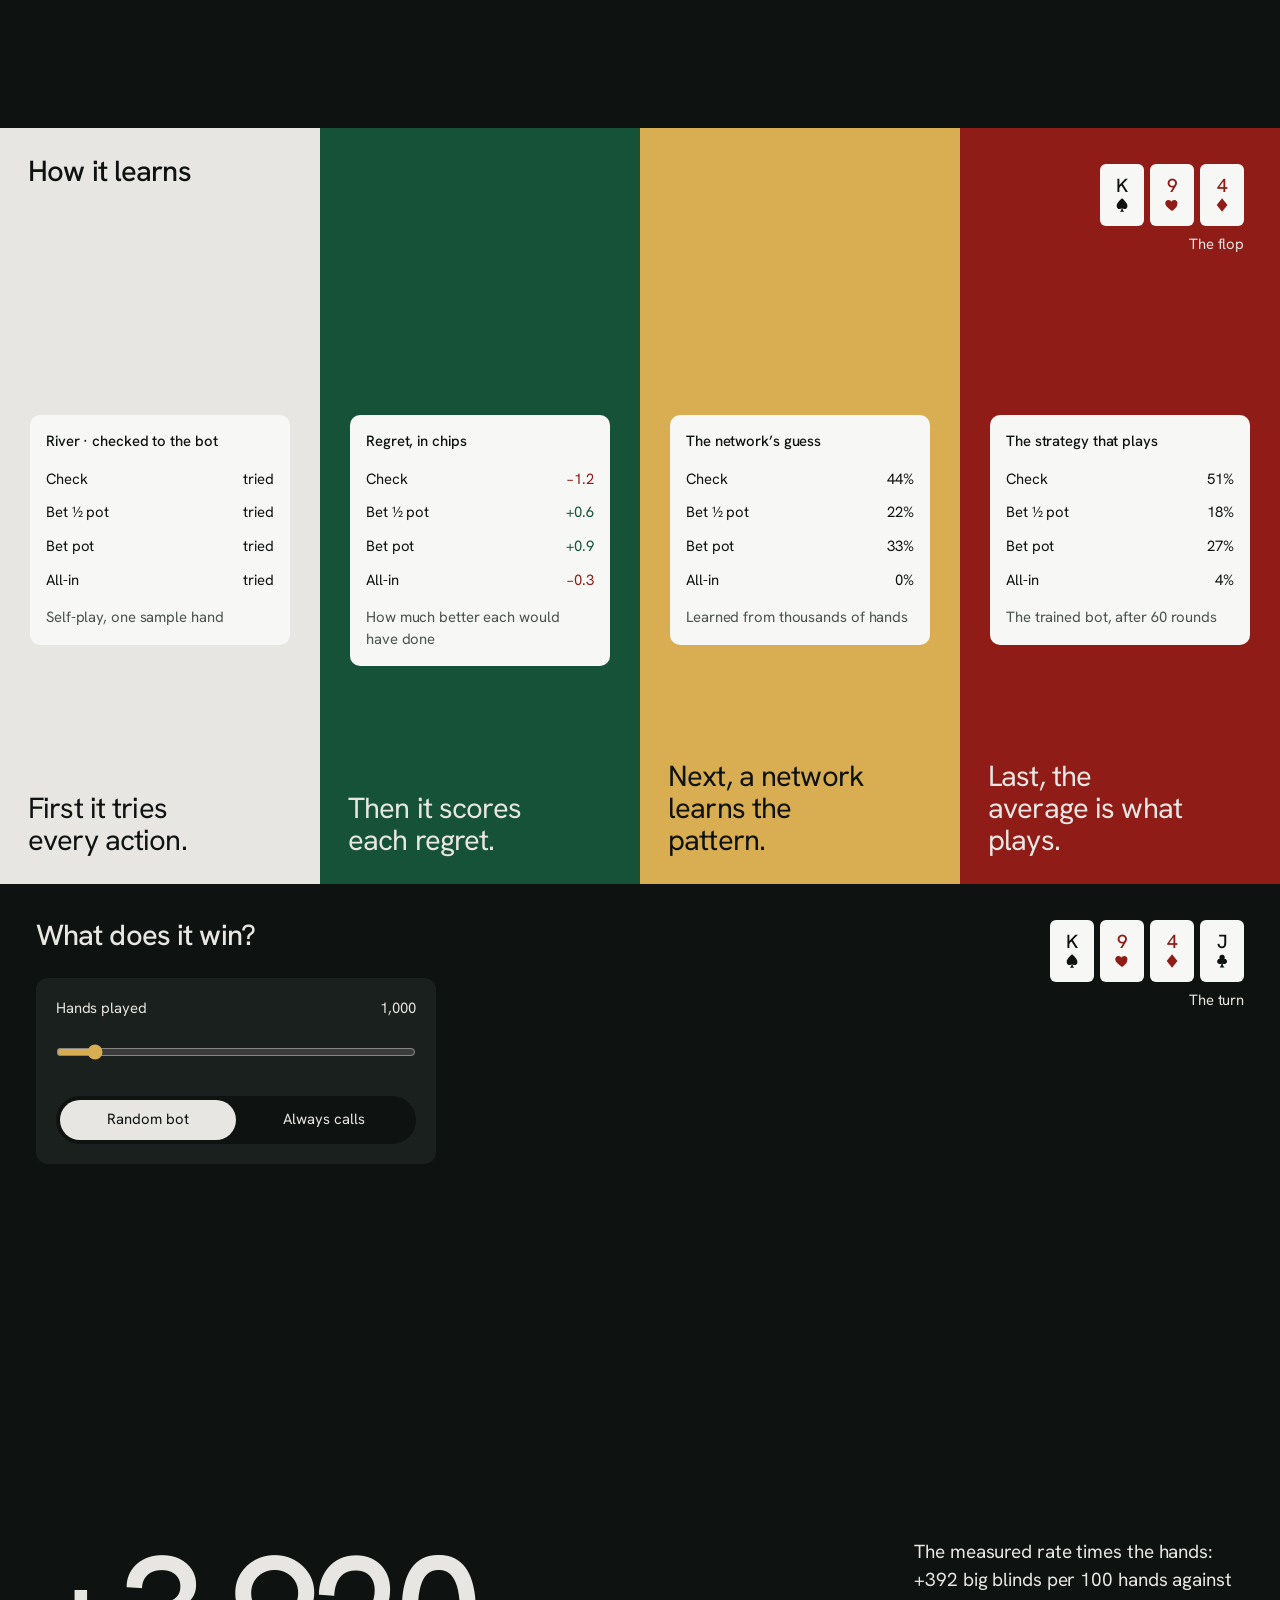
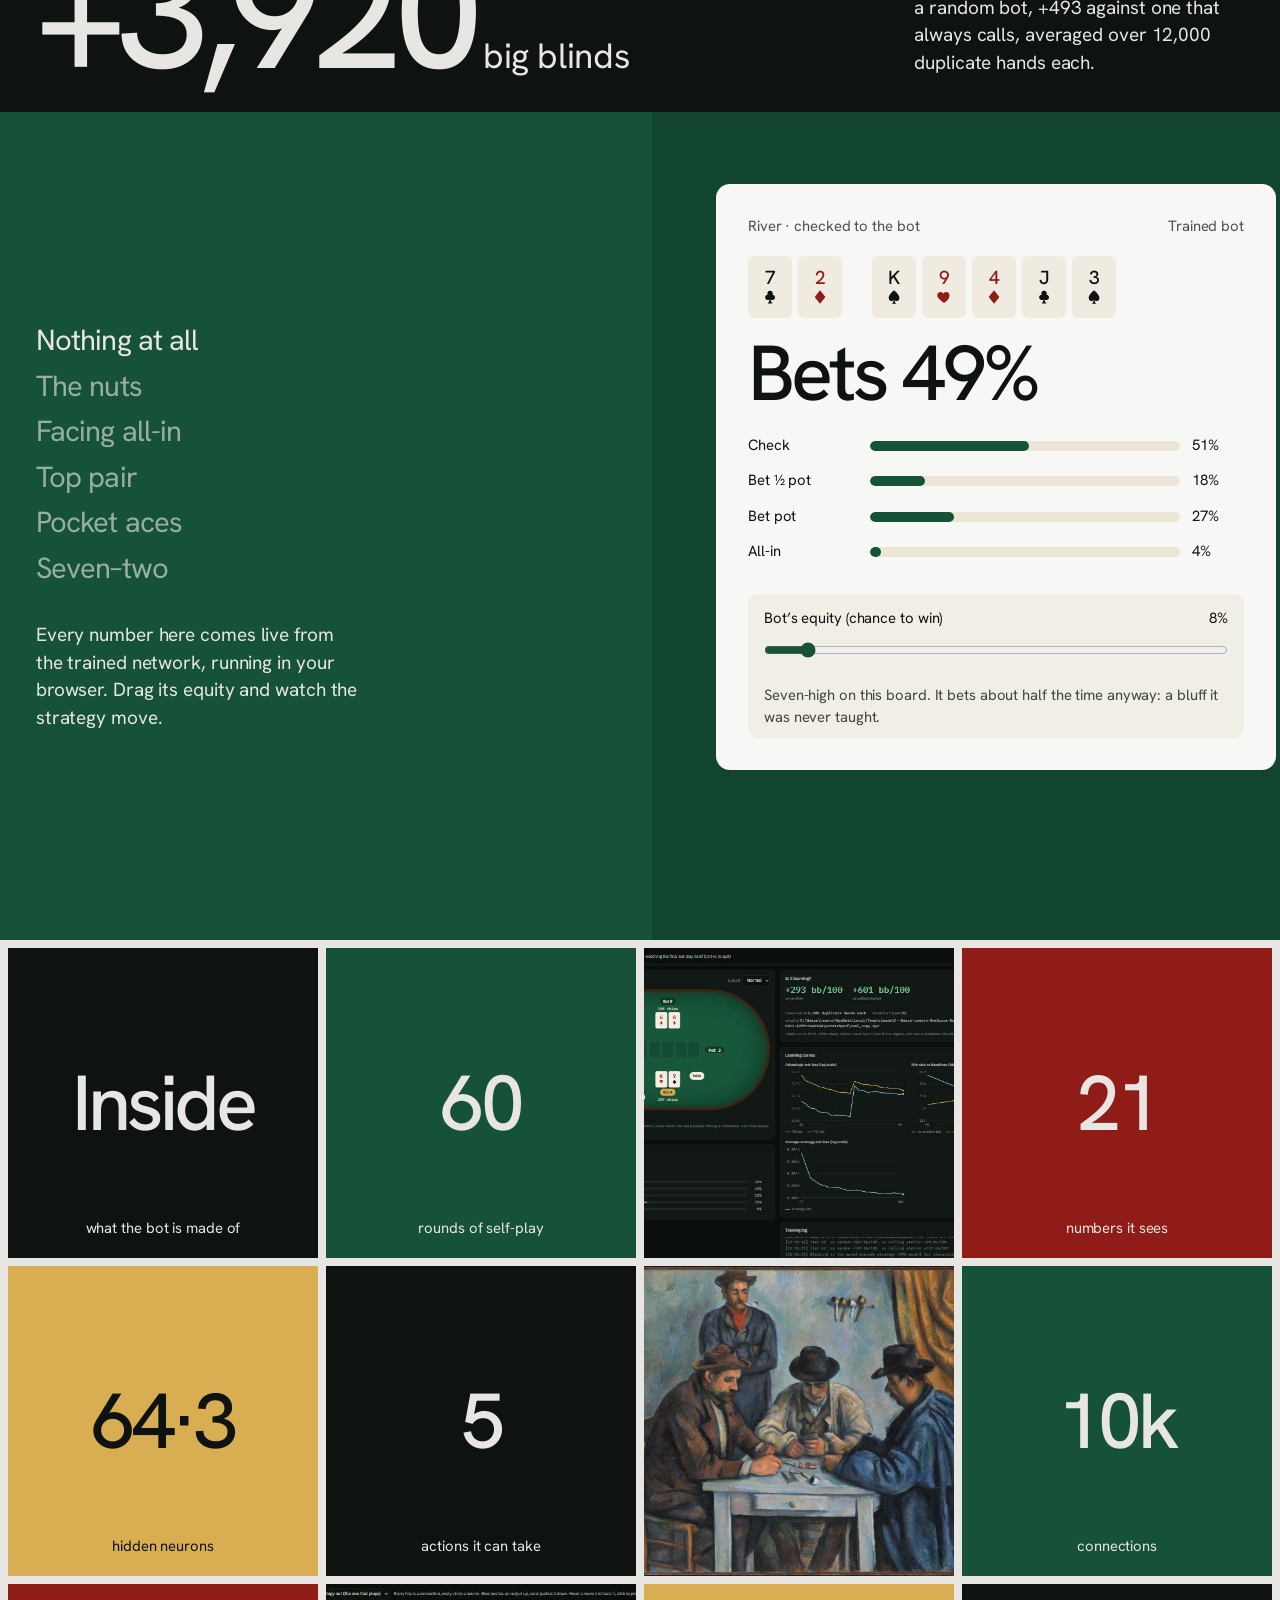
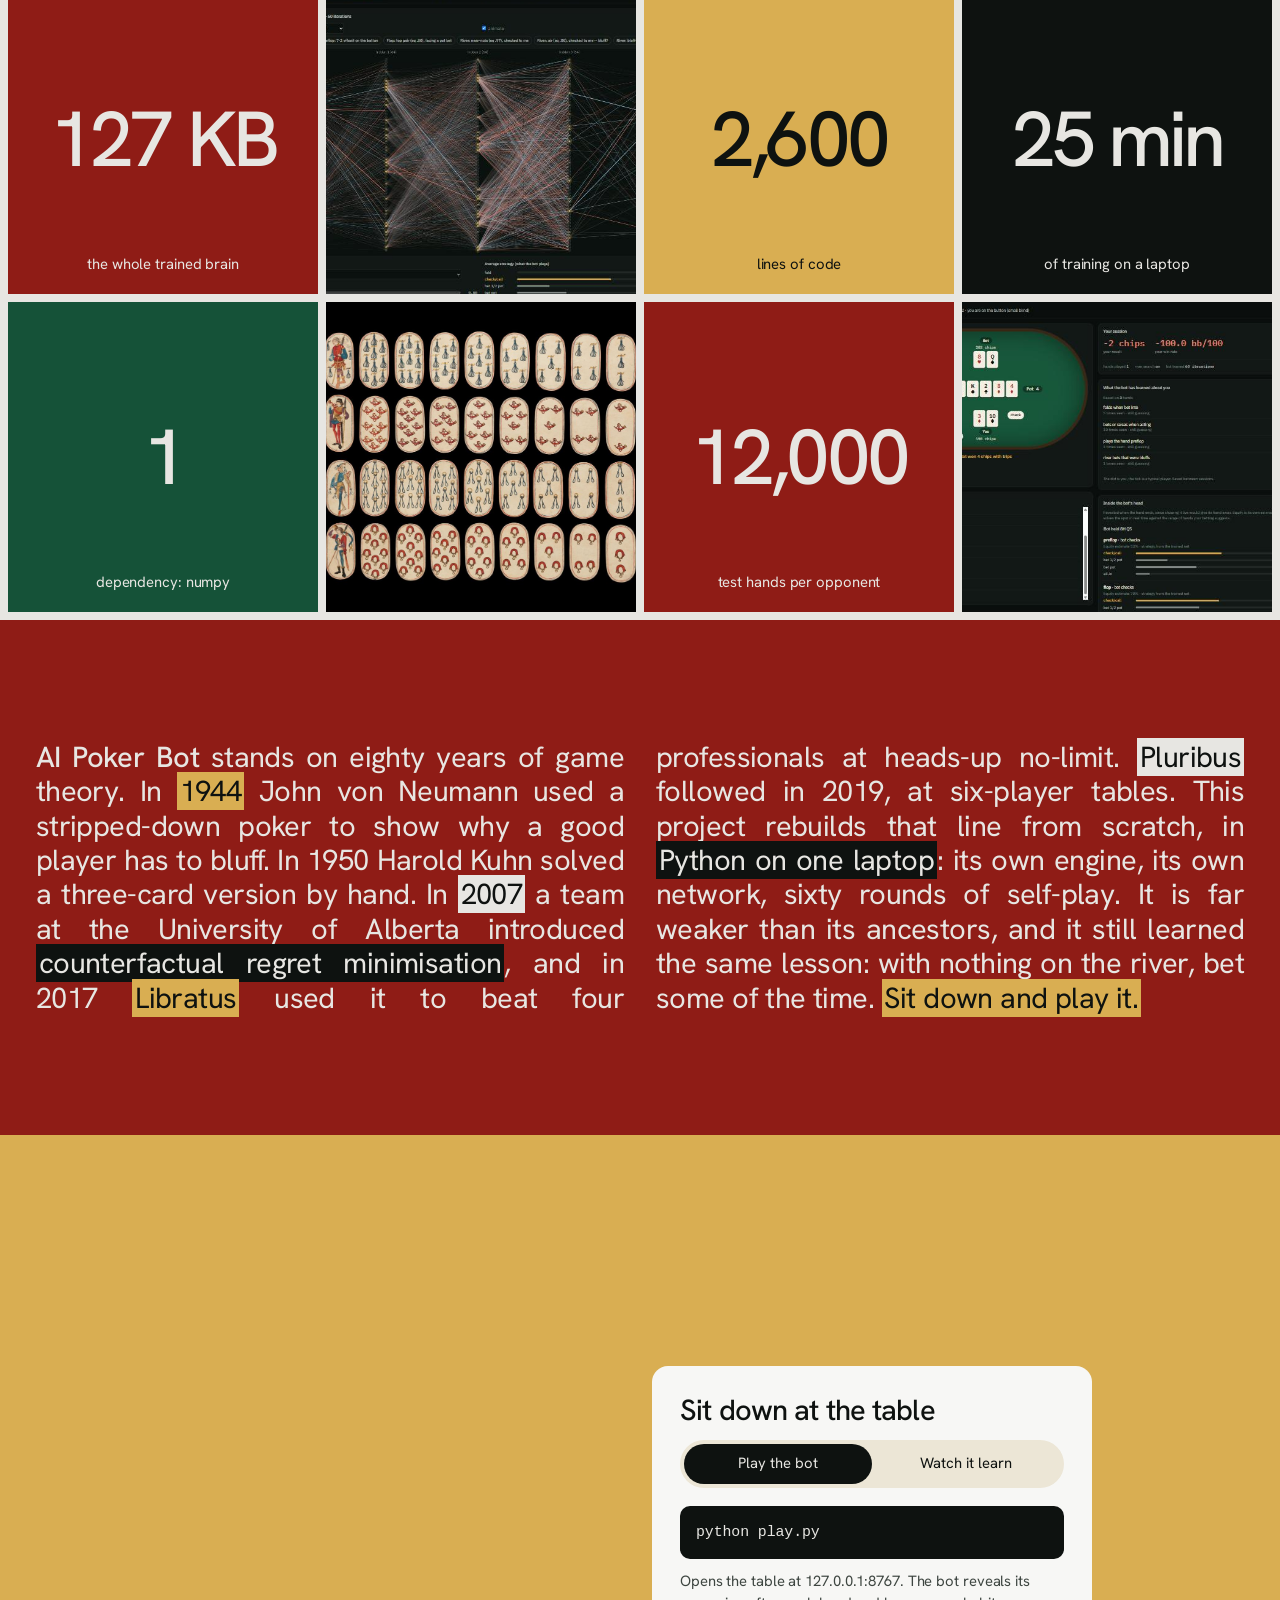
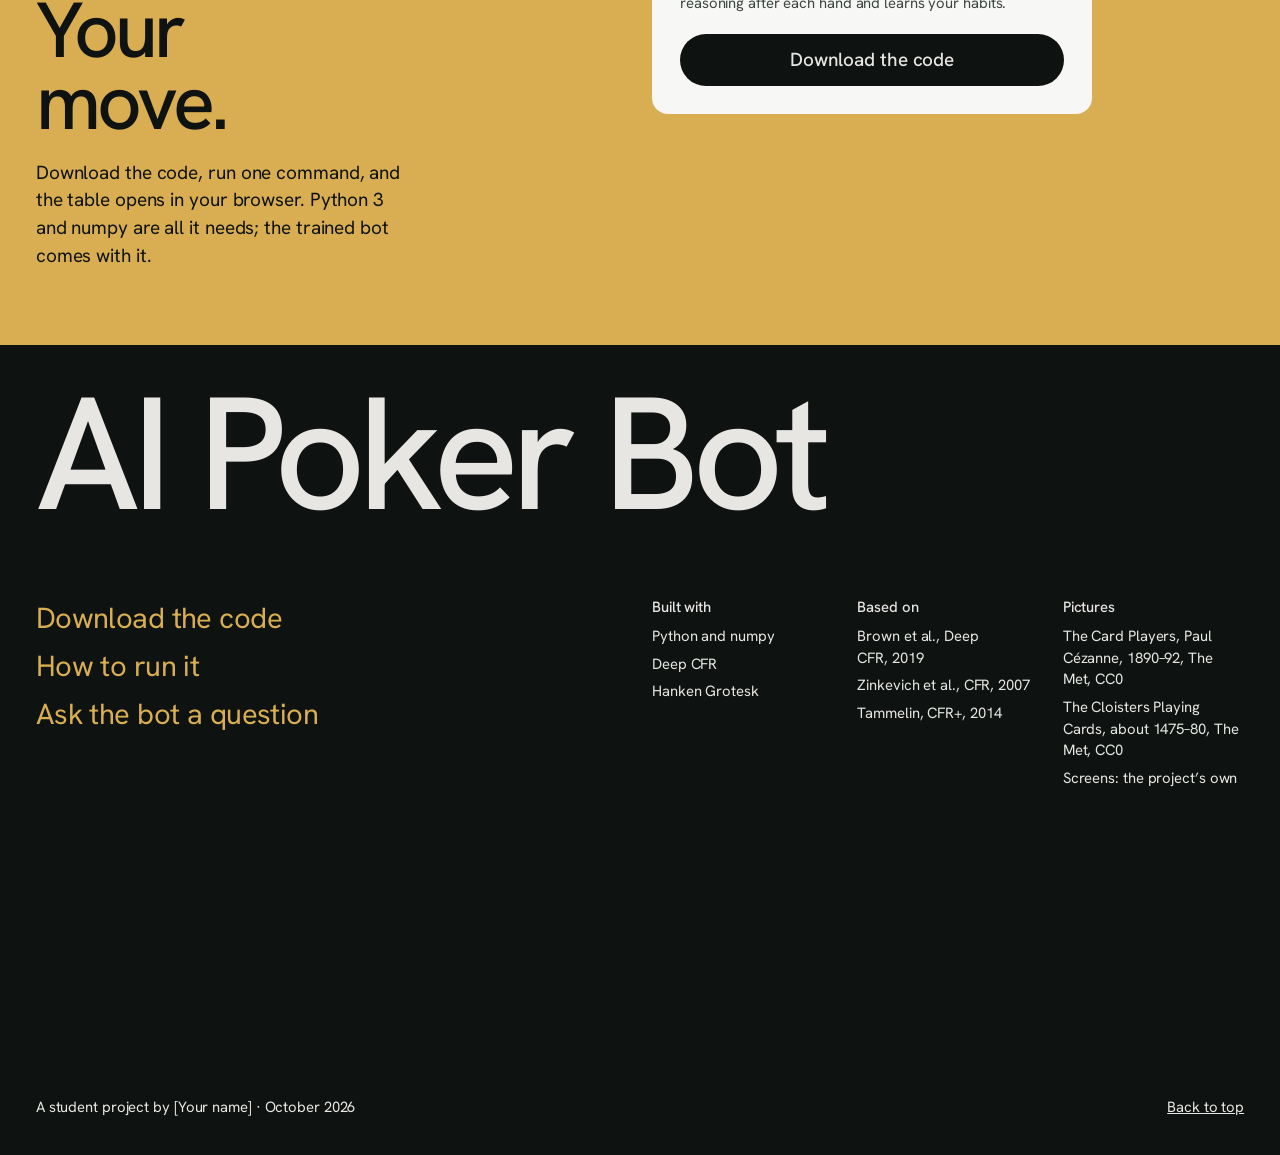
==== commit 5d6ea923: "Point showcase download links at the GitHub archive Co-Authored-By: Claude Opus 5.5 <noreply@anthrop" ====
--- a/showcase/index.html
+++ b/showcase/index.html
@@ -412,7 +412,7 @@
     </div>
     <pre><code id="cmd">python play.py</code></pre>
     <p class="hint" id="hint">Opens the table at 127.0.0.1:8767. The bot reveals its reasoning after each hand and learns your habits.</p>
-    <a class="btn dark" href="../submission/AI_Poker_Bot_Code.zip" download>Download the code · 158 KB</a>
+    <a class="btn dark" href="https://github.com/Kartik-Garg-13/AI-Poker-Bot/archive/refs/heads/main.zip">Download the code</a>
   </div>
 </section>
 
@@ -420,7 +420,7 @@
   <p class="name" aria-hidden="true">AI Poker Bot</p>
   <div class="row">
     <div class="places">
-      <a href="../submission/AI_Poker_Bot_Code.zip" download>Download the code</a>
+      <a href="https://github.com/Kartik-Garg-13/AI-Poker-Bot/archive/refs/heads/main.zip">Download the code</a>
       <a href="../README.md">How to run it</a>
       <a href="#river">Ask the bot a question</a>
     </div>
